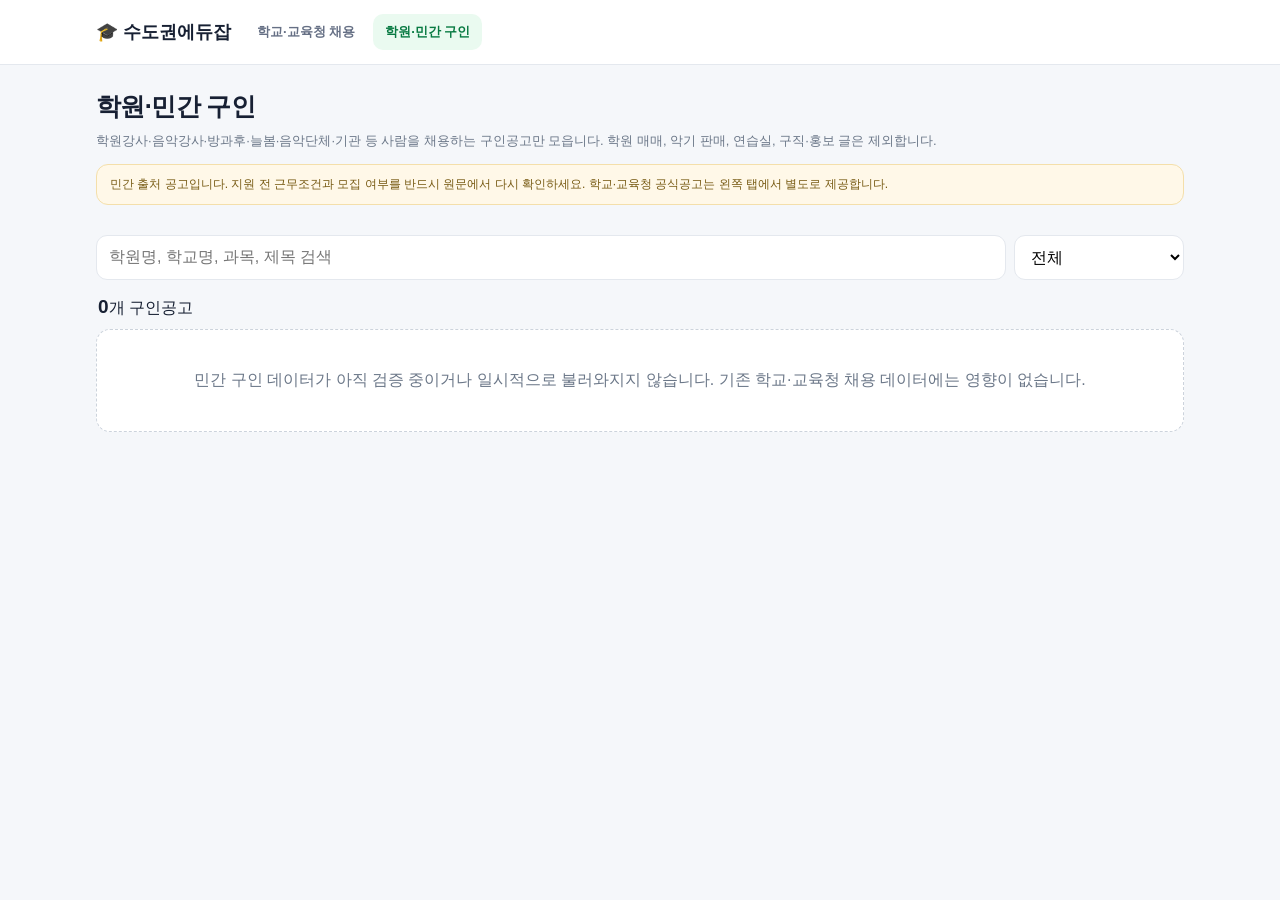
==== lessoninfo-jobs.html @ 935d91ee "Add separate private recruitment tab for Lessoninfo jobs" ====
<!doctype html>
<html lang="ko">
<head>
<meta charset="utf-8">
<meta name="viewport" content="width=device-width,initial-scale=1,viewport-fit=cover">
<title>학원·민간 구인 | 수도권에듀잡</title>
<meta name="description" content="레슨인포 등 민간 출처의 수도권 교육·예체능 구인공고를 모아 보는 수도권에듀잡 별도 탭">
<style>
:root{--green:#03c75a;--ink:#172033;--muted:#6b7788;--line:#e4e8ee;--bg:#f5f7fa;--card:#fff}*{box-sizing:border-box}body{margin:0;background:var(--bg);color:var(--ink);font-family:Pretendard,-apple-system,BlinkMacSystemFont,"Segoe UI","Noto Sans KR",sans-serif}a{text-decoration:none;color:inherit}.wrap{max-width:1120px;margin:auto;padding:0 16px}.head{background:#fff;border-bottom:1px solid var(--line);position:sticky;top:0;z-index:10}.headin{height:64px;display:flex;align-items:center;gap:14px}.brand{font-weight:900;font-size:18px}.tabs{display:flex;gap:6px}.tab{padding:9px 12px;border-radius:10px;font-size:13px;font-weight:800;color:#667085}.tab.on{background:#eafaf0;color:#087a42}.hero{padding:25px 0 14px}.hero h1{margin:0 0 8px;font-size:25px;letter-spacing:-.6px}.hero p{margin:0;color:var(--muted);font-size:13px;line-height:1.6}.notice{margin-top:12px;background:#fff8e8;border:1px solid #f4dfaa;padding:11px 13px;border-radius:12px;font-size:12px;color:#785b14}.search{display:flex;gap:8px;margin:16px 0}.search input,.search select{border:1px solid var(--line);background:#fff;border-radius:11px;padding:12px;font:inherit}.search input{flex:1;min-width:0}.search select{width:170px}.bar{display:flex;justify-content:space-between;align-items:center;margin:10px 2px}.bar strong{font-size:19px}.list{display:grid;gap:10px;padding-bottom:50px}.job{display:block;background:var(--card);border:1px solid var(--line);border-radius:15px;padding:16px;box-shadow:0 2px 8px rgba(20,30,50,.03)}.badges{display:flex;gap:6px;flex-wrap:wrap;margin-bottom:8px}.badge{font-size:10px;padding:5px 7px;border-radius:7px;background:#f0f3f6;color:#596574;font-weight:800}.badge.private{background:#fff1dd;color:#9a5a00}.badge.metro{background:#eafaf0;color:#087a42}.job h2{font-size:16px;line-height:1.45;margin:0 0 7px}.meta{font-size:11px;color:var(--muted);display:flex;gap:12px;flex-wrap:wrap}.more{width:100%;padding:13px;border:1px solid var(--line);background:#fff;border-radius:12px;font-weight:800;cursor:pointer}.empty{padding:40px;text-align:center;background:#fff;border:1px dashed #ccd3dc;border-radius:14px;color:var(--muted)}.status{font-size:11px;color:#8490a0;margin:6px 0 15px}@media(max-width:650px){.headin{height:auto;padding:10px 0;align-items:flex-start;flex-direction:column}.tabs{width:100%}.tab{flex:1;text-align:center}.hero{padding-top:18px}.hero h1{font-size:21px}.search{flex-direction:column}.search select{width:100%}}
</style>
</head>
<body>
<header class="head"><div class="wrap headin"><a class="brand" href="./">🎓 수도권에듀잡</a><nav class="tabs"><a class="tab" href="./">학교·교육청 채용</a><a class="tab on" href="lessoninfo-jobs.html">학원·민간 구인</a></nav></div></header>
<main class="wrap"><section class="hero"><h1>학원·민간 구인</h1><p>학원강사·음악강사·방과후·늘봄·음악단체·기관 등 사람을 채용하는 구인공고만 모읍니다. 학원 매매, 악기 판매, 연습실, 구직·홍보 글은 제외합니다.</p><div class="notice">민간 출처 공고입니다. 지원 전 근무조건과 모집 여부를 반드시 원문에서 다시 확인하세요. 학교·교육청 공식공고는 왼쪽 탭에서 별도로 제공합니다.</div></section>
<div class="search"><input id="q" type="search" placeholder="학원명, 학교명, 과목, 제목 검색"><select id="scope"><option value="all">전체</option><option value="metro">서울·경기 확인</option><option value="review">지역 확인 필요</option></select></div>
<div class="bar"><div><strong id="count">0</strong>개 구인공고</div><span id="updated" class="status"></span></div><div id="list" class="list"></div></main>
<script>
const $=s=>document.querySelector(s);let jobs=[],limit=80,timer=0;const esc=s=>String(s??'').replace(/[&<>"']/g,c=>({'&':'&amp;','<':'&lt;','>':'&gt;','"':'&quot;',"'":'&#39;'}[c]));
function filtered(){const q=$('#q').value.trim().toLowerCase(),scope=$('#scope').value;return jobs.filter(j=>{if(scope==='metro'&&!j.metroConfirmed)return false;if(scope==='review'&&!j.needsLocationReview)return false;if(!q)return true;return [j.title,j.source,j.registered].join(' ').toLowerCase().includes(q)})}
function card(j){return `<a class="job" href="${esc(j.originalUrl||j.url)}" target="_blank" rel="noopener"><div class="badges"><span class="badge private">민간출처 · 레슨인포</span>${j.metroConfirmed?'<span class="badge metro">서울·경기 확인</span>':'<span class="badge">지역 확인 필요</span>'}</div><h2>${esc(j.title||'구인공고')}</h2><div class="meta"><span>등록 ${esc(j.registered||'원문 확인')}</span><span>ID ${esc(j.sourceIdentity||'')}</span><span>원문 바로가기 ↗</span></div></a>`}
function render(reset=true){if(reset)limit=80;const a=filtered();$('#count').textContent=a.length.toLocaleString();if(!a.length){$('#list').innerHTML='<div class="empty">조건에 맞는 구인공고가 없습니다.</div>';return}const shown=a.slice(0,limit);$('#list').innerHTML=shown.map(card).join('')+(a.length>shown.length?`<button class="more" id="more">공고 더 보기 (${shown.length.toLocaleString()} / ${a.length.toLocaleString()})</button>`:'');$('#more')?.addEventListener('click',()=>{limit+=80;render(false)})}
async function load(){try{const r=await fetch('lessoninfo_jobs.json',{cache:'no-cache'});if(!r.ok)throw 0;const d=await r.json();jobs=Array.isArray(d)?d:(d.jobs||[]);$('#updated').textContent=d.updatedAt?`최근 갱신 ${d.updatedAt}`:'';render()}catch(e){$('#list').innerHTML='<div class="empty">민간 구인 데이터가 아직 검증 중이거나 일시적으로 불러와지지 않습니다. 기존 학교·교육청 채용 데이터에는 영향이 없습니다.</div>'}}
$('#q').addEventListener('input',()=>{clearTimeout(timer);timer=setTimeout(()=>render(),180)});$('#scope').addEventListener('change',()=>render());load();
</script>
</body></html>
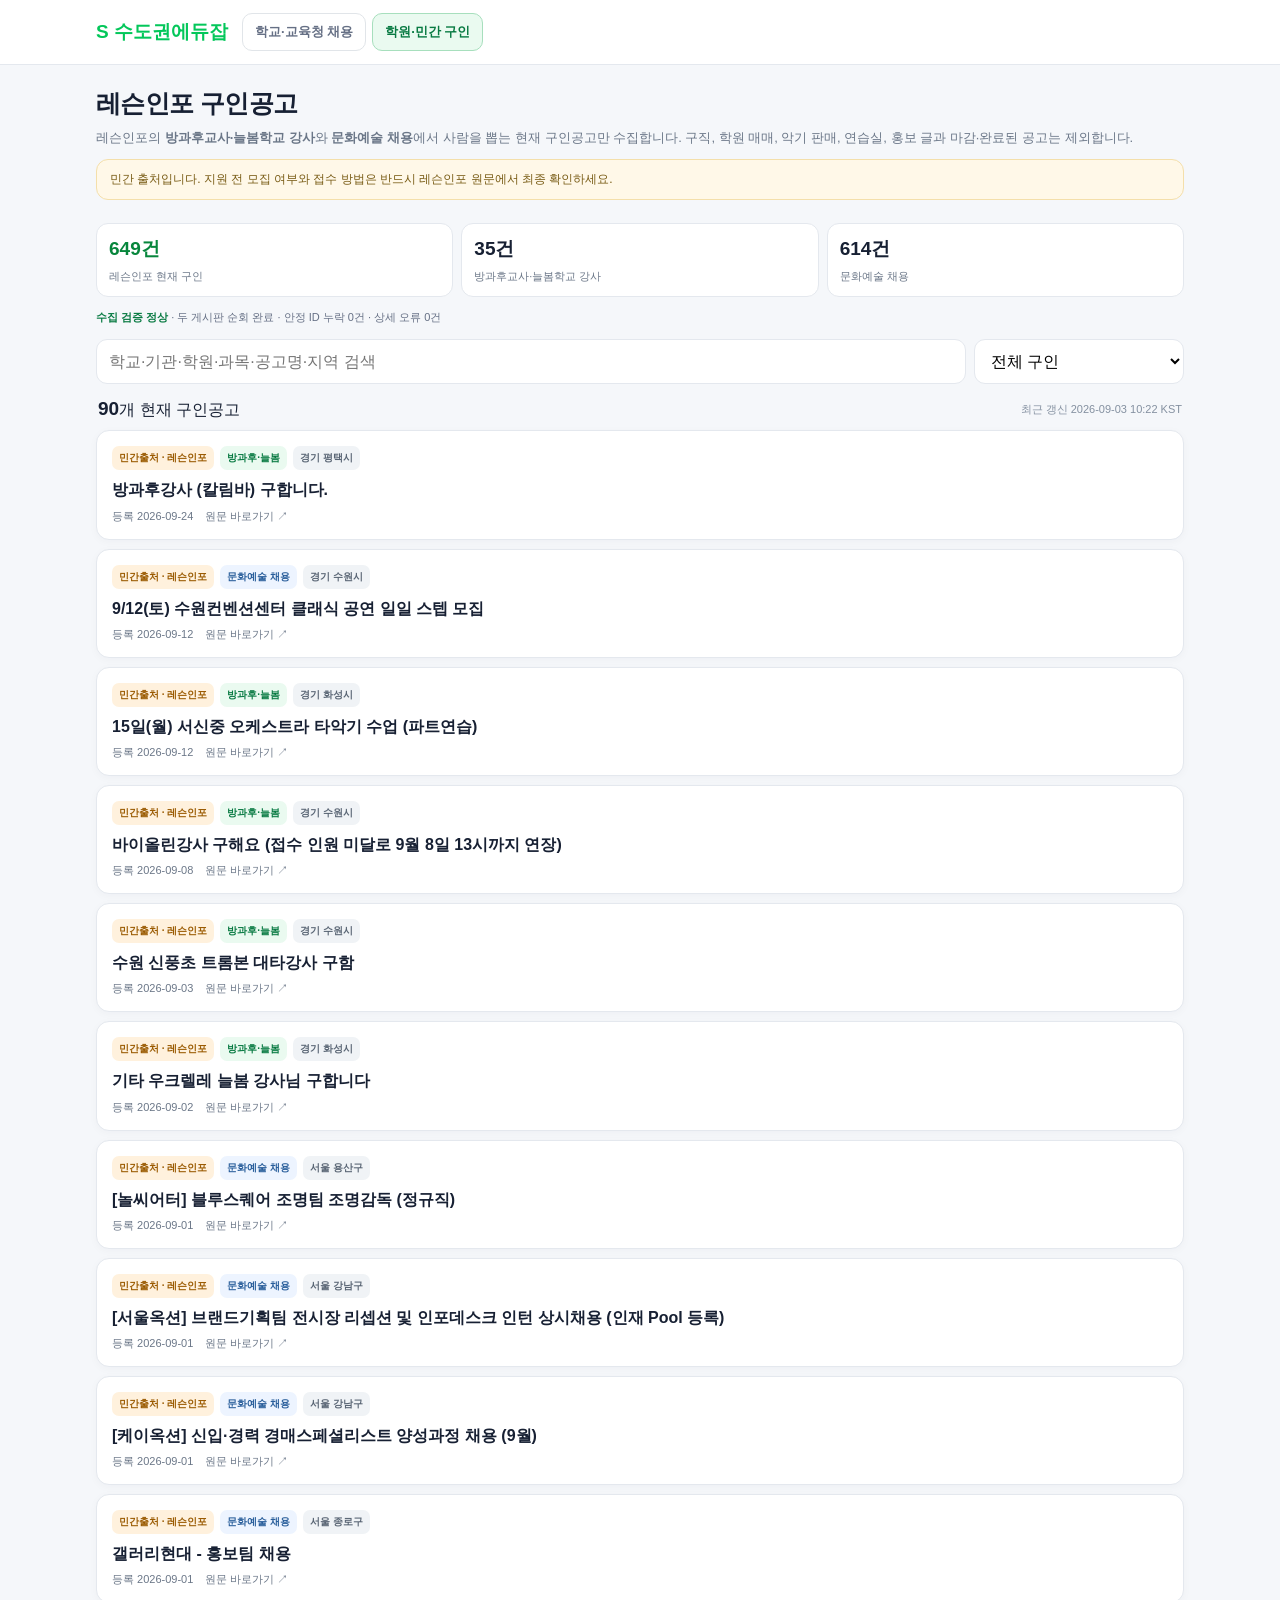
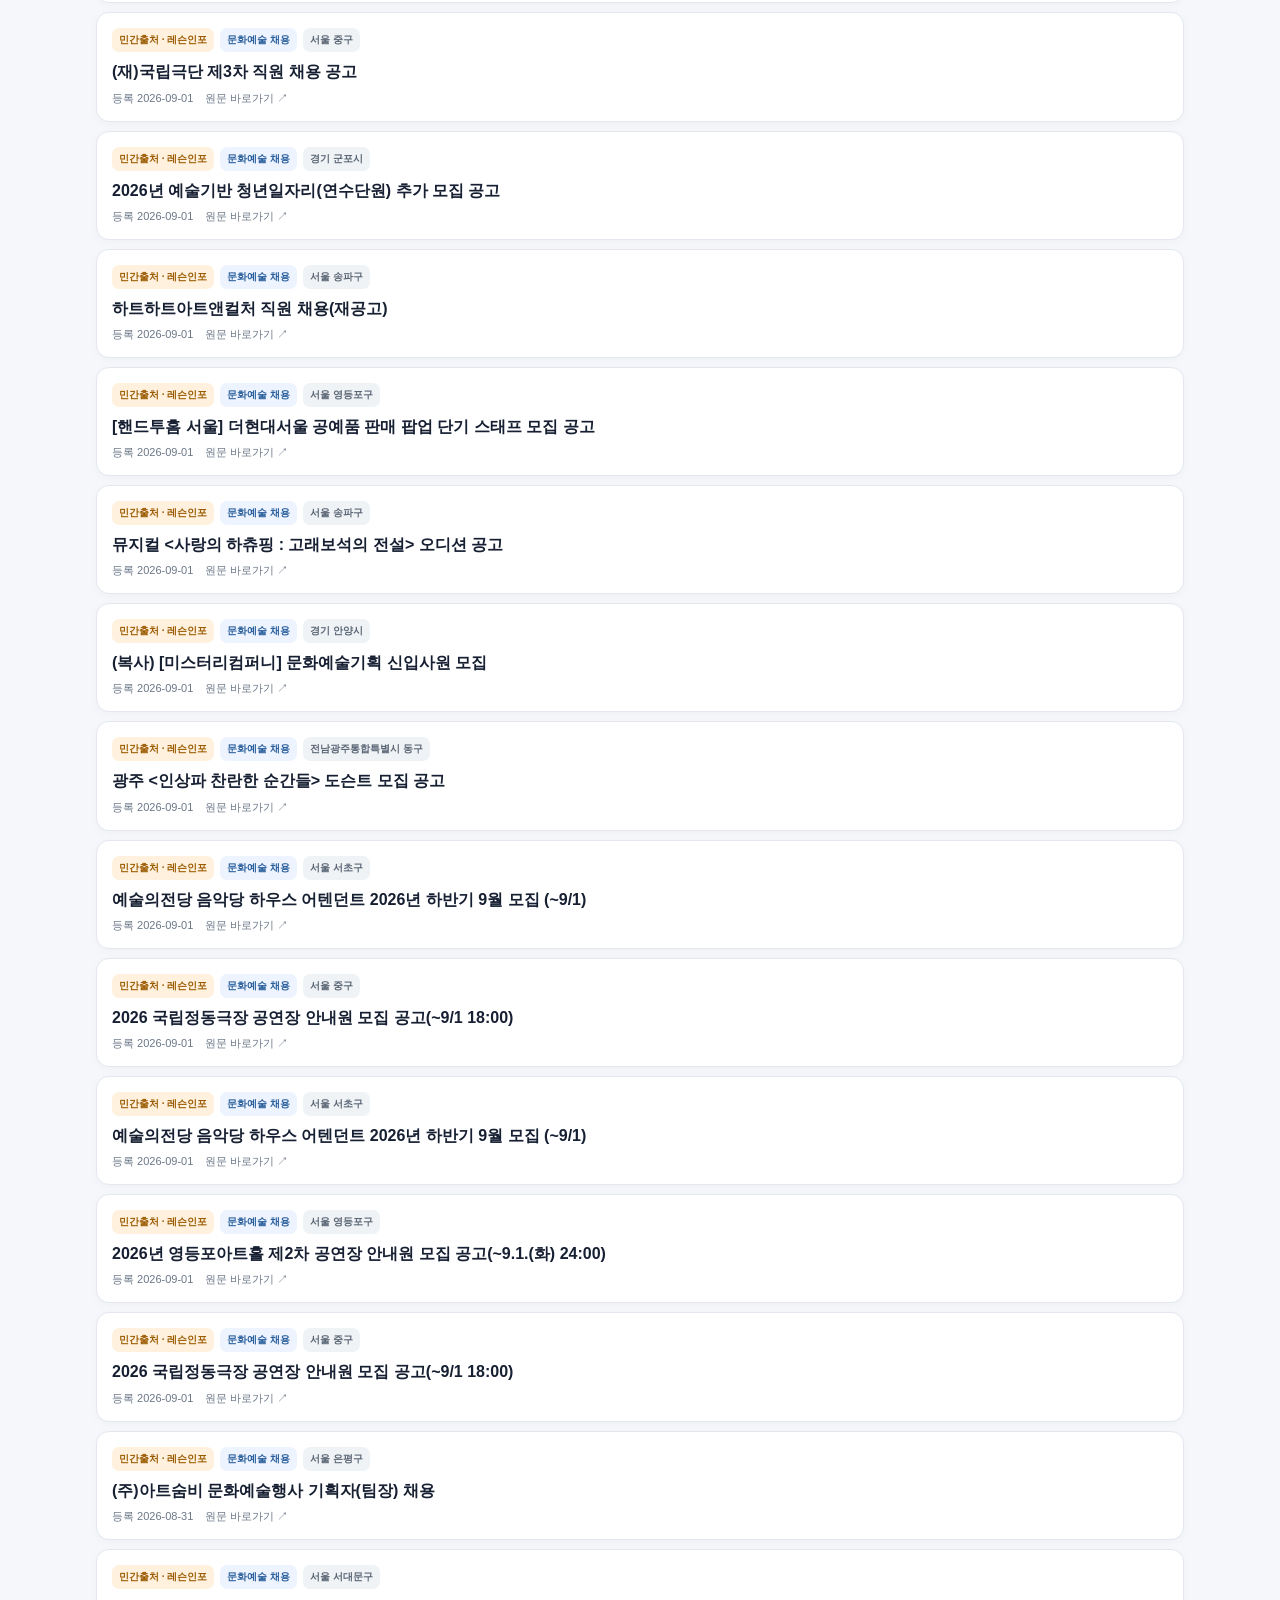
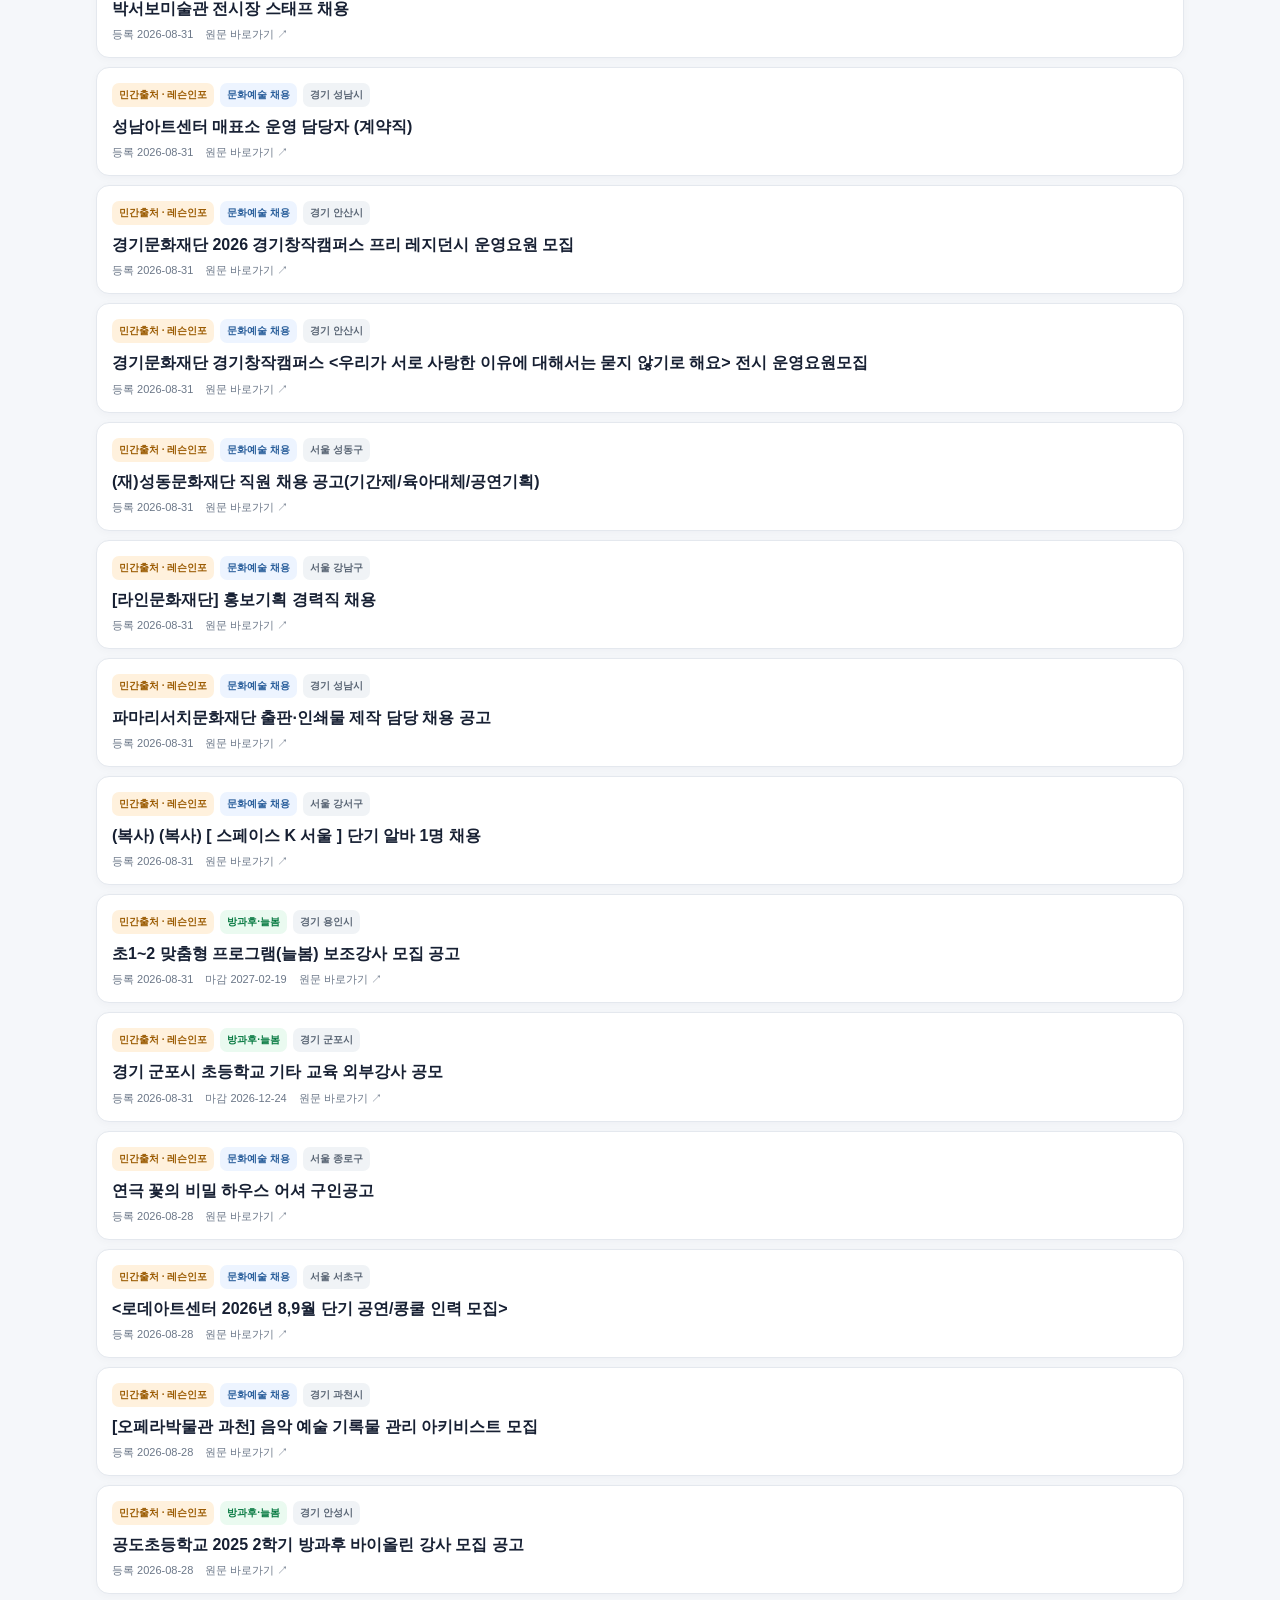
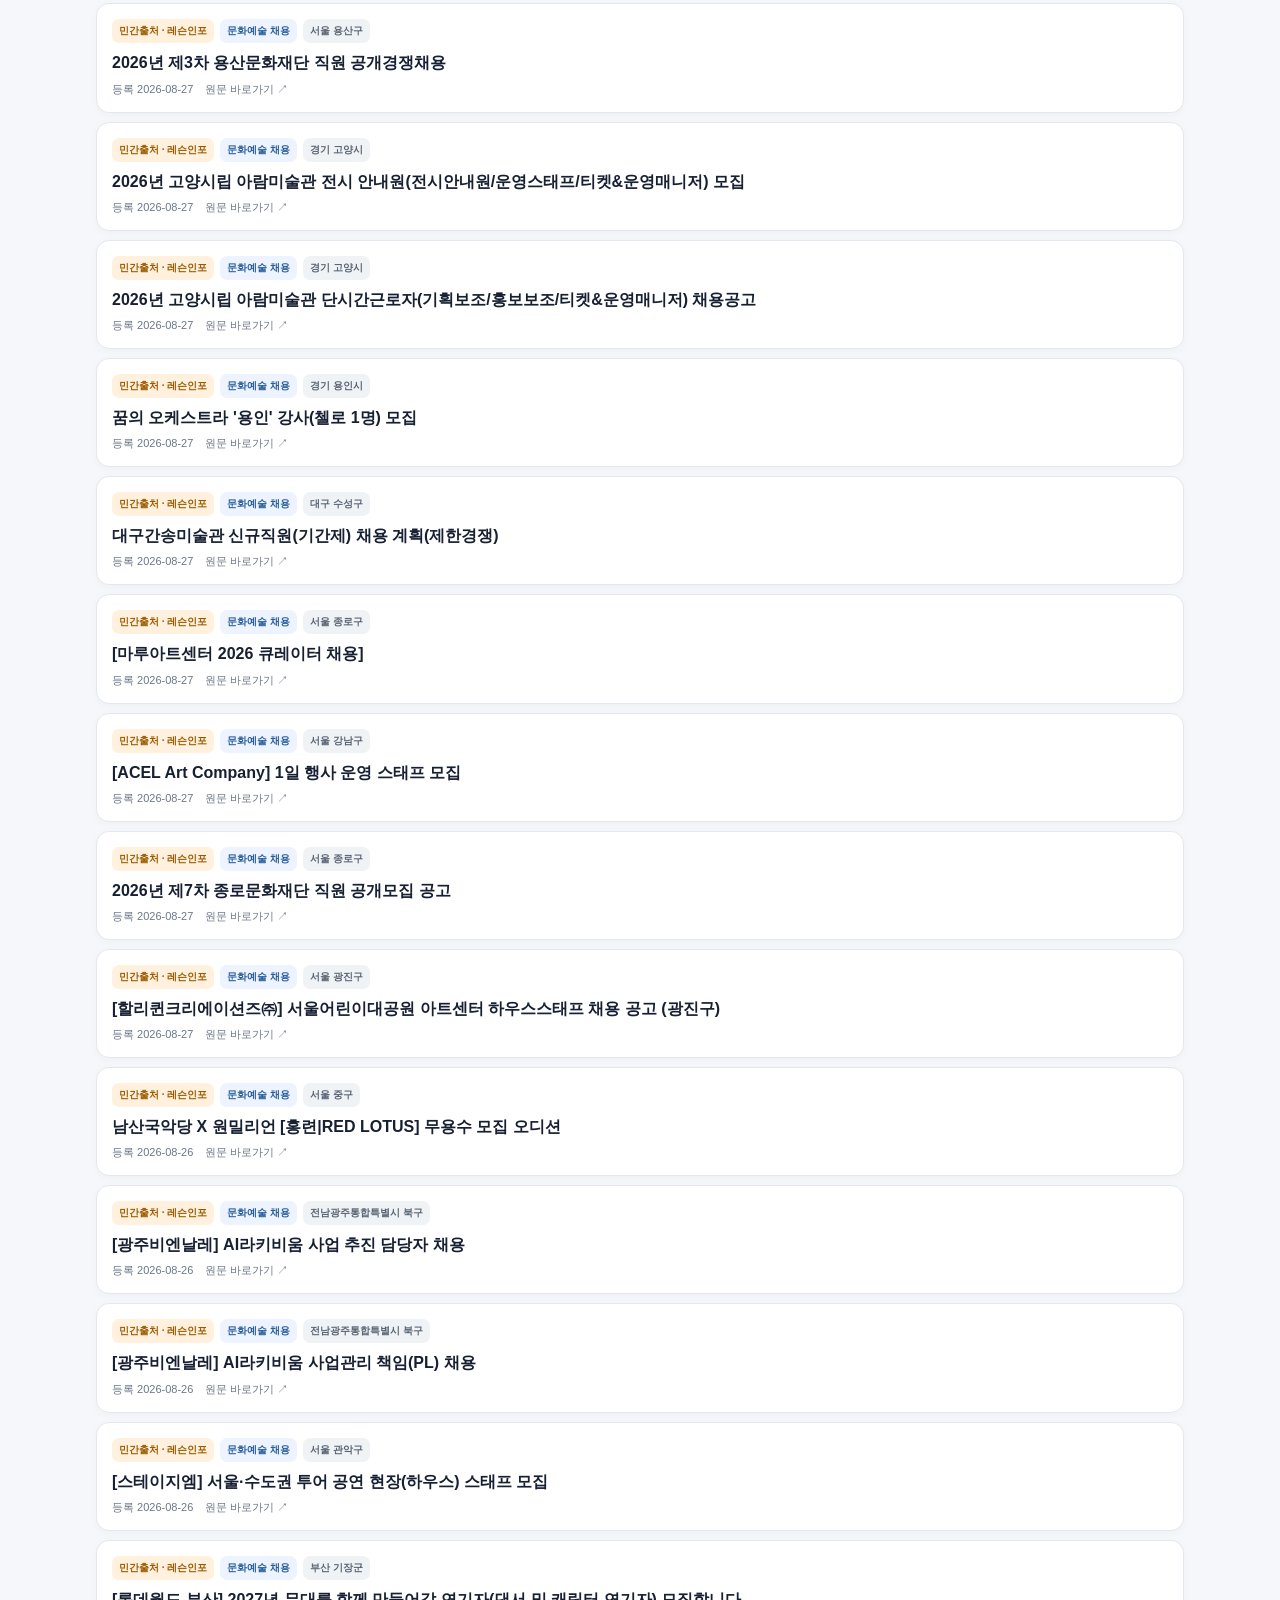
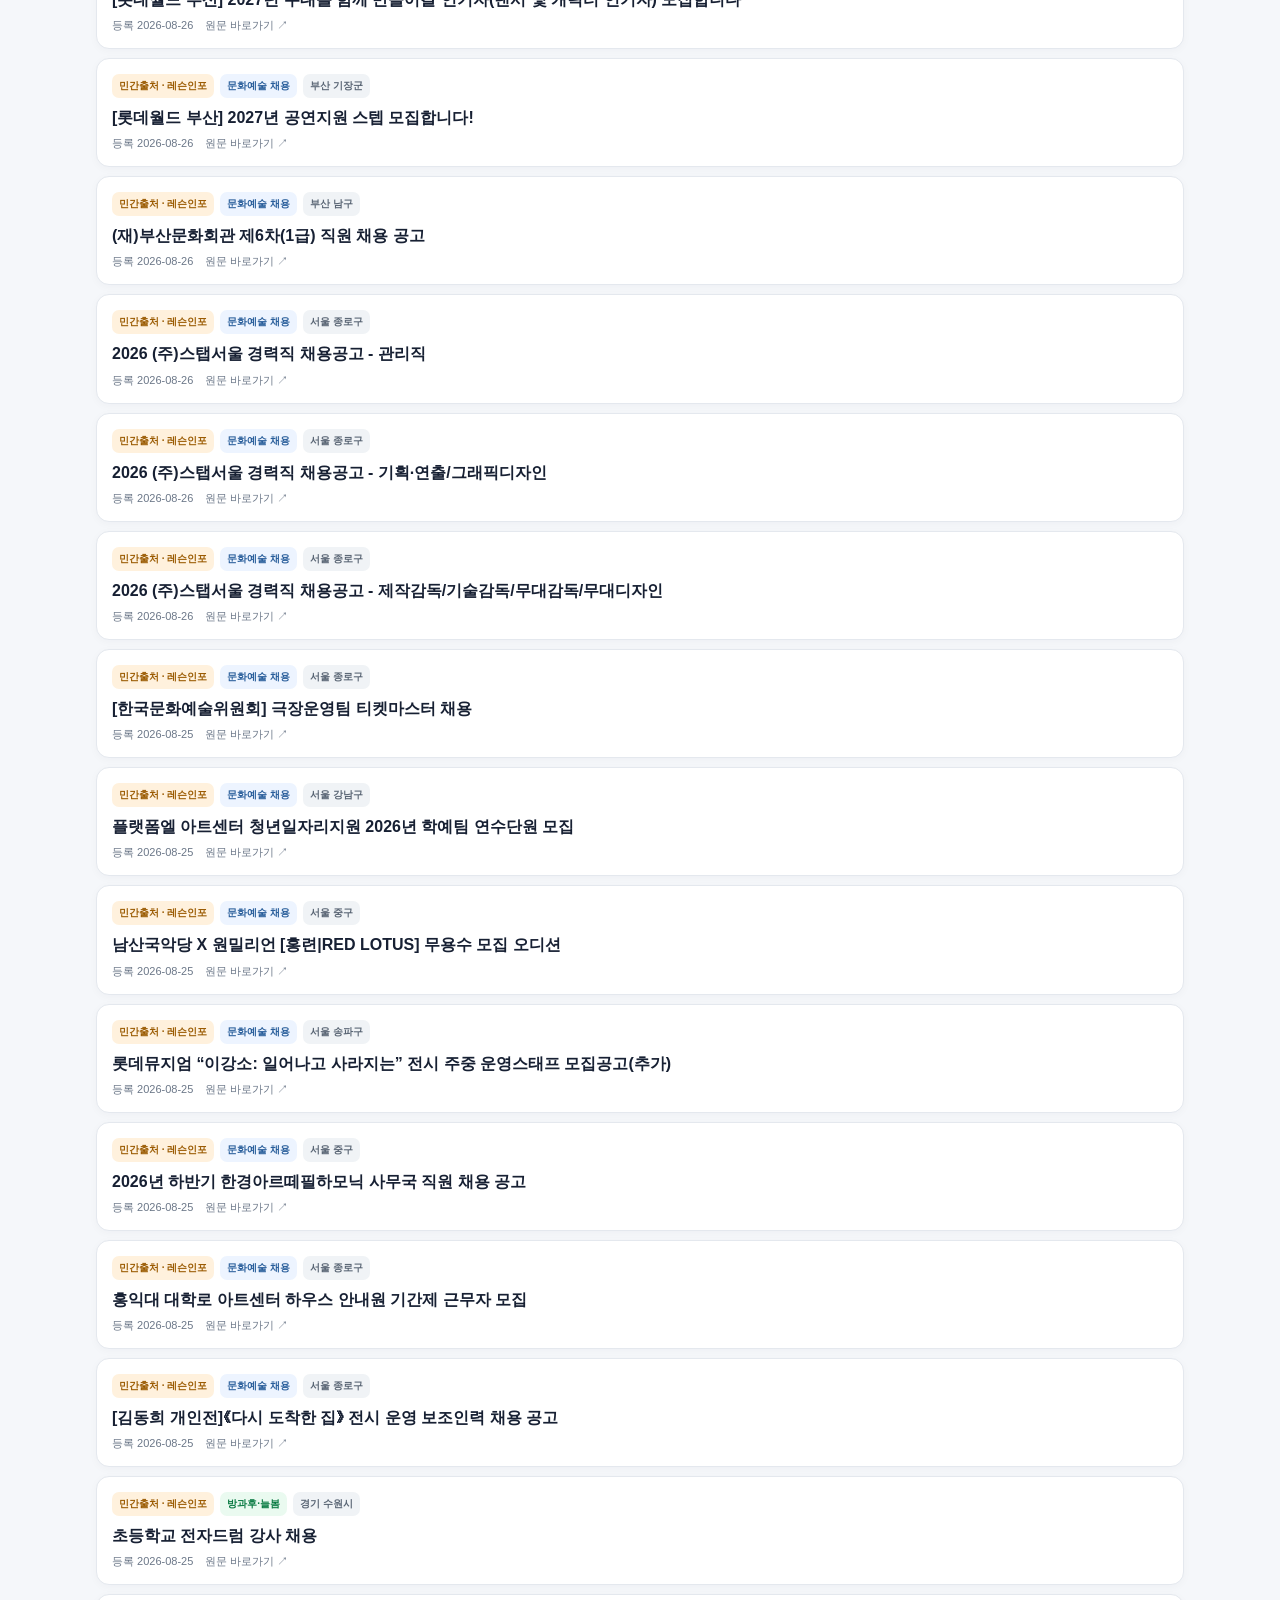
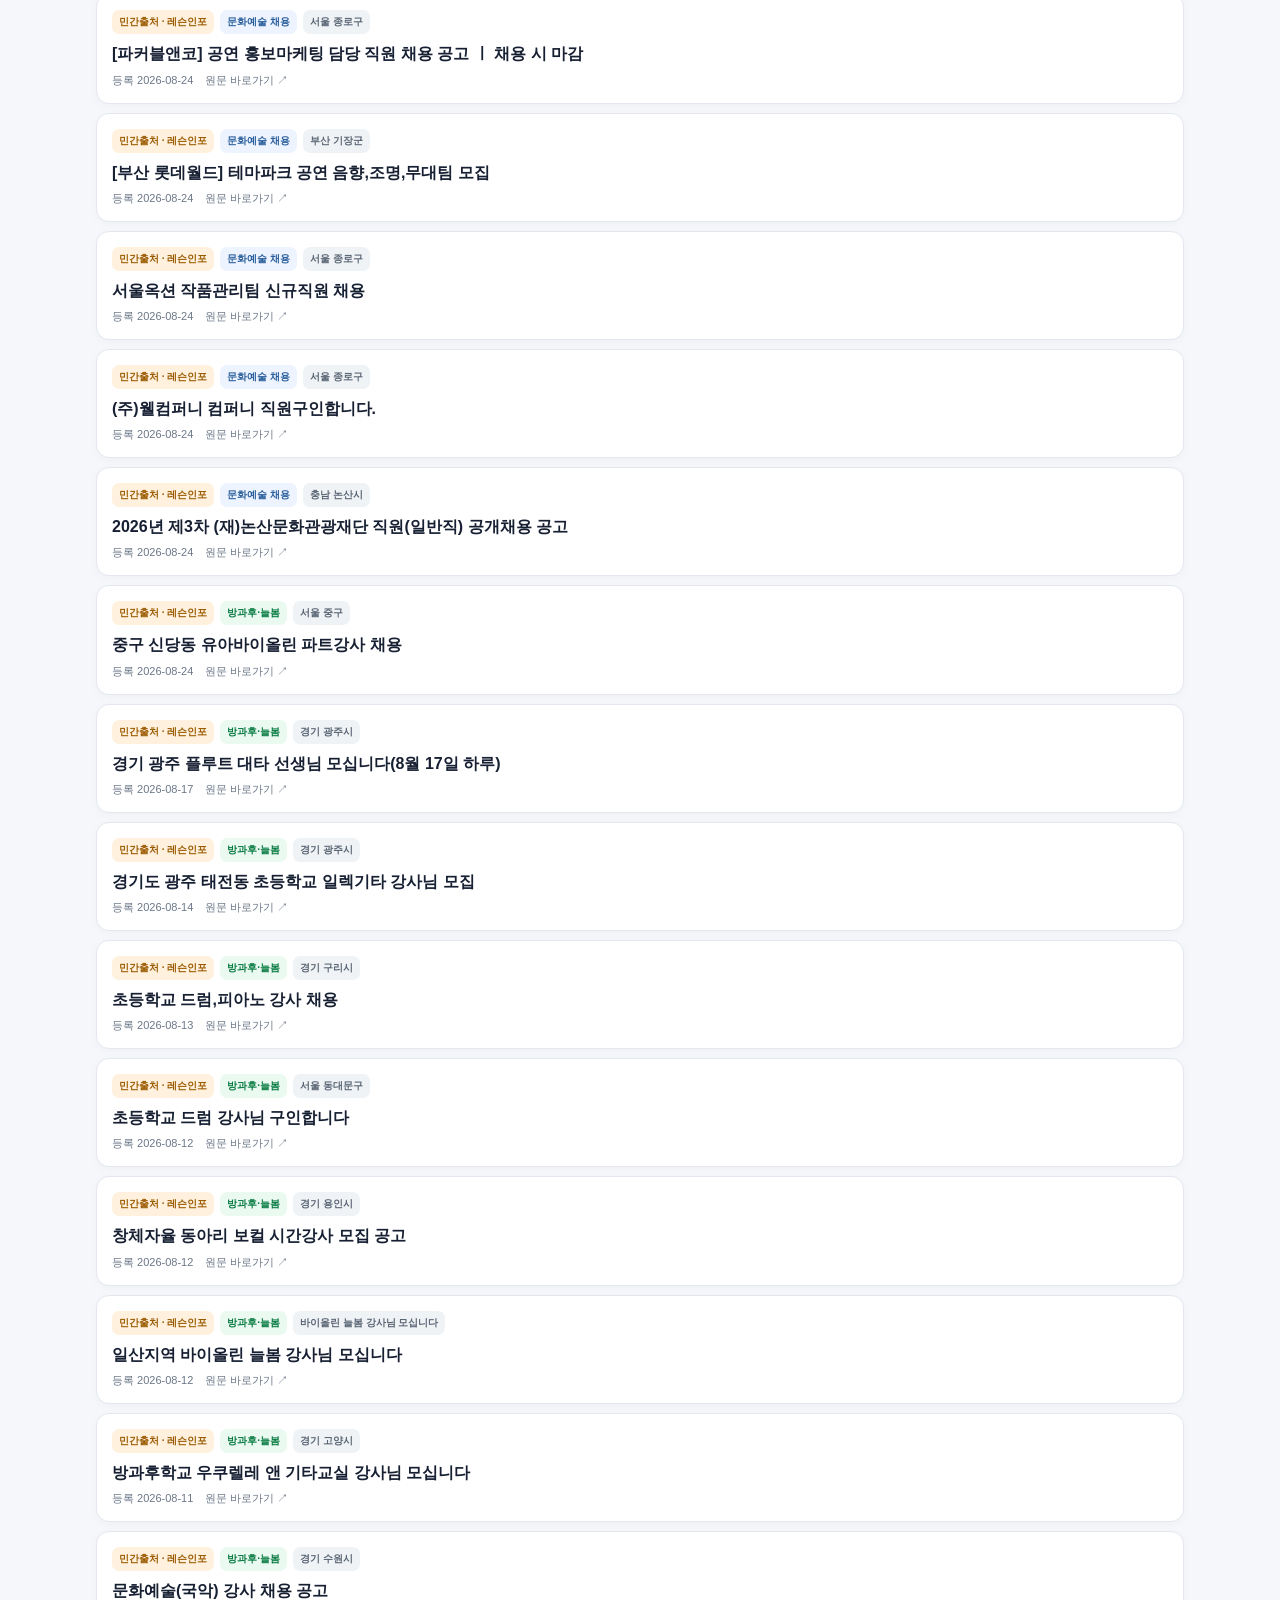
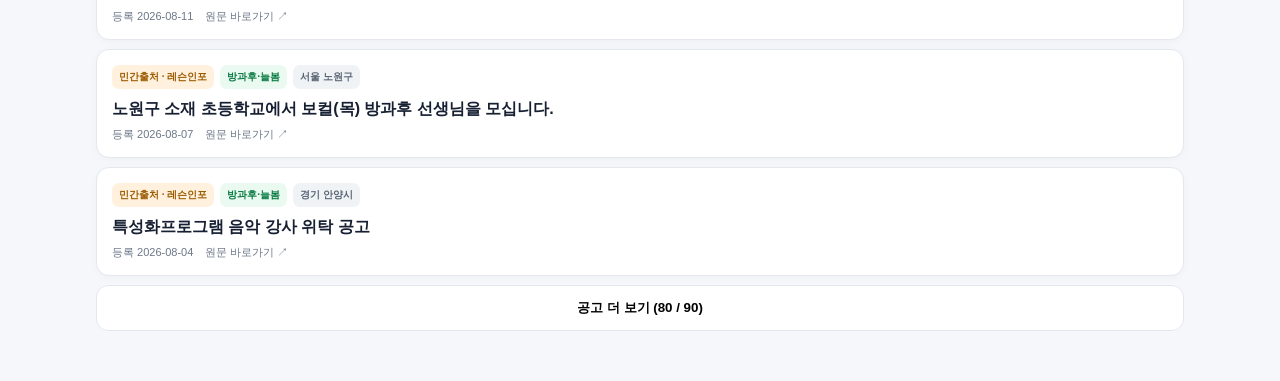
==== commit a8b38fb3: "Show Lessoninfo recruitment feed and source evidence" ====
--- a/lessoninfo-jobs.html
+++ b/lessoninfo-jobs.html
@@ -3,23 +3,30 @@
 <head>
 <meta charset="utf-8">
 <meta name="viewport" content="width=device-width,initial-scale=1,viewport-fit=cover">
-<title>학원·민간 구인 | 수도권에듀잡</title>
-<meta name="description" content="레슨인포 등 민간 출처의 수도권 교육·예체능 구인공고를 모아 보는 수도권에듀잡 별도 탭">
+<title>레슨인포 구인 | 수도권에듀잡</title>
+<meta name="description" content="레슨인포의 방과후교사·늘봄학교 강사와 문화예술 채용 중 현재 구인공고만 모아 보는 수도권에듀잡 민간 구인 화면">
 <style>
-:root{--green:#03c75a;--ink:#172033;--muted:#6b7788;--line:#e4e8ee;--bg:#f5f7fa;--card:#fff}*{box-sizing:border-box}body{margin:0;background:var(--bg);color:var(--ink);font-family:Pretendard,-apple-system,BlinkMacSystemFont,"Segoe UI","Noto Sans KR",sans-serif}a{text-decoration:none;color:inherit}.wrap{max-width:1120px;margin:auto;padding:0 16px}.head{background:#fff;border-bottom:1px solid var(--line);position:sticky;top:0;z-index:10}.headin{height:64px;display:flex;align-items:center;gap:14px}.brand{font-weight:900;font-size:18px}.tabs{display:flex;gap:6px}.tab{padding:9px 12px;border-radius:10px;font-size:13px;font-weight:800;color:#667085}.tab.on{background:#eafaf0;color:#087a42}.hero{padding:25px 0 14px}.hero h1{margin:0 0 8px;font-size:25px;letter-spacing:-.6px}.hero p{margin:0;color:var(--muted);font-size:13px;line-height:1.6}.notice{margin-top:12px;background:#fff8e8;border:1px solid #f4dfaa;padding:11px 13px;border-radius:12px;font-size:12px;color:#785b14}.search{display:flex;gap:8px;margin:16px 0}.search input,.search select{border:1px solid var(--line);background:#fff;border-radius:11px;padding:12px;font:inherit}.search input{flex:1;min-width:0}.search select{width:170px}.bar{display:flex;justify-content:space-between;align-items:center;margin:10px 2px}.bar strong{font-size:19px}.list{display:grid;gap:10px;padding-bottom:50px}.job{display:block;background:var(--card);border:1px solid var(--line);border-radius:15px;padding:16px;box-shadow:0 2px 8px rgba(20,30,50,.03)}.badges{display:flex;gap:6px;flex-wrap:wrap;margin-bottom:8px}.badge{font-size:10px;padding:5px 7px;border-radius:7px;background:#f0f3f6;color:#596574;font-weight:800}.badge.private{background:#fff1dd;color:#9a5a00}.badge.metro{background:#eafaf0;color:#087a42}.job h2{font-size:16px;line-height:1.45;margin:0 0 7px}.meta{font-size:11px;color:var(--muted);display:flex;gap:12px;flex-wrap:wrap}.more{width:100%;padding:13px;border:1px solid var(--line);background:#fff;border-radius:12px;font-weight:800;cursor:pointer}.empty{padding:40px;text-align:center;background:#fff;border:1px dashed #ccd3dc;border-radius:14px;color:var(--muted)}.status{font-size:11px;color:#8490a0;margin:6px 0 15px}@media(max-width:650px){.headin{height:auto;padding:10px 0;align-items:flex-start;flex-direction:column}.tabs{width:100%}.tab{flex:1;text-align:center}.hero{padding-top:18px}.hero h1{font-size:21px}.search{flex-direction:column}.search select{width:100%}}
+:root{--green:#03c75a;--ink:#172033;--muted:#6b7788;--line:#e4e8ee;--bg:#f5f7fa;--card:#fff;--warn:#9a5a00}*{box-sizing:border-box}body{margin:0;background:var(--bg);color:var(--ink);font-family:Pretendard,-apple-system,BlinkMacSystemFont,"Segoe UI","Noto Sans KR",sans-serif}a{text-decoration:none;color:inherit}.wrap{max-width:1120px;margin:auto;padding:0 16px}.head{background:#fff;border-bottom:1px solid var(--line);position:sticky;top:0;z-index:10}.headin{min-height:64px;display:flex;align-items:center;gap:14px}.brand{font-weight:900;font-size:19px;color:var(--green)}.tabs{display:flex;gap:6px}.tab{padding:9px 12px;border:1px solid #e1e5e9;border-radius:10px;font-size:13px;font-weight:800;color:#667085;background:#fff}.tab.on{background:#eafaf0;color:#087a42;border-color:#a7dfbd}.hero{padding:22px 0 10px}.hero h1{margin:0 0 7px;font-size:25px;letter-spacing:-.6px}.hero p{margin:0;color:var(--muted);font-size:13px;line-height:1.65}.notice{margin-top:11px;background:#fff8e8;border:1px solid #f4dfaa;padding:11px 13px;border-radius:12px;font-size:12px;color:#785b14}.sourcecards{display:grid;grid-template-columns:repeat(3,minmax(0,1fr));gap:8px;margin:13px 0}.sourcecard{background:#fff;border:1px solid var(--line);border-radius:12px;padding:12px}.sourcecard b{display:block;font-size:19px;margin-bottom:4px}.sourcecard span{font-size:11px;color:var(--muted)}.sourcecard.ok b{color:#07863c}.search{display:flex;gap:8px;margin:14px 0}.search input,.search select{border:1px solid var(--line);background:#fff;border-radius:11px;padding:12px;font:inherit}.search input{flex:1;min-width:0}.search select{width:210px}.bar{display:flex;justify-content:space-between;align-items:center;gap:10px;margin:9px 2px}.bar strong{font-size:19px}.status{font-size:11px;color:#8490a0;text-align:right}.list{display:grid;gap:9px;padding-bottom:50px}.job{display:block;background:var(--card);border:1px solid var(--line);border-radius:13px;padding:15px;box-shadow:0 2px 8px rgba(20,30,50,.03)}.job:hover{border-color:#b8dfc7}.badges{display:flex;gap:6px;flex-wrap:wrap;margin-bottom:8px}.badge{font-size:10px;padding:5px 7px;border-radius:7px;background:#f0f3f6;color:#596574;font-weight:800}.badge.private{background:#fff1dd;color:var(--warn)}.badge.after{background:#eafaf0;color:#087a42}.badge.culture{background:#edf4ff;color:#295e9b}.job h2{font-size:16px;line-height:1.45;margin:0 0 7px}.meta{font-size:11px;color:var(--muted);display:flex;gap:12px;flex-wrap:wrap}.more{width:100%;padding:13px;border:1px solid var(--line);background:#fff;border-radius:12px;font-weight:800;cursor:pointer}.empty{padding:40px;text-align:center;background:#fff;border:1px dashed #ccd3dc;border-radius:14px;color:var(--muted)}.verify{margin:0 0 13px;font-size:11px;color:#667085}.verify strong{color:#087a42}@media(max-width:650px){.headin{height:auto;padding:10px 0;align-items:flex-start;flex-direction:column}.tabs{width:100%}.tab{flex:1;text-align:center}.hero{padding-top:17px}.hero h1{font-size:21px}.sourcecards{grid-template-columns:1fr}.search{flex-direction:column}.search select{width:100%}.bar{align-items:flex-start;flex-direction:column}.status{text-align:left}}
 </style>
 </head>
 <body>
-<header class="head"><div class="wrap headin"><a class="brand" href="./">🎓 수도권에듀잡</a><nav class="tabs"><a class="tab" href="./">학교·교육청 채용</a><a class="tab on" href="lessoninfo-jobs.html">학원·민간 구인</a></nav></div></header>
-<main class="wrap"><section class="hero"><h1>학원·민간 구인</h1><p>학원강사·음악강사·방과후·늘봄·음악단체·기관 등 사람을 채용하는 구인공고만 모읍니다. 학원 매매, 악기 판매, 연습실, 구직·홍보 글은 제외합니다.</p><div class="notice">민간 출처 공고입니다. 지원 전 근무조건과 모집 여부를 반드시 원문에서 다시 확인하세요. 학교·교육청 공식공고는 왼쪽 탭에서 별도로 제공합니다.</div></section>
-<div class="search"><input id="q" type="search" placeholder="학원명, 학교명, 과목, 제목 검색"><select id="scope"><option value="all">전체</option><option value="metro">서울·경기 확인</option><option value="review">지역 확인 필요</option></select></div>
-<div class="bar"><div><strong id="count">0</strong>개 구인공고</div><span id="updated" class="status"></span></div><div id="list" class="list"></div></main>
+<header class="head"><div class="wrap headin"><a class="brand" href="./">S 수도권에듀잡</a><nav class="tabs"><a class="tab" href="./">학교·교육청 채용</a><a class="tab on" href="lessoninfo-jobs.html">학원·민간 구인</a></nav></div></header>
+<main class="wrap">
+<section class="hero"><h1>레슨인포 구인공고</h1><p>레슨인포의 <b>방과후교사·늘봄학교 강사</b>와 <b>문화예술 채용</b>에서 사람을 뽑는 현재 구인공고만 수집합니다. 구직, 학원 매매, 악기 판매, 연습실, 홍보 글과 마감·완료된 공고는 제외합니다.</p><div class="notice">민간 출처입니다. 지원 전 모집 여부와 접수 방법은 반드시 레슨인포 원문에서 최종 확인하세요.</div></section>
+<div class="sourcecards"><div class="sourcecard ok"><b id="totalSource">-</b><span>레슨인포 현재 구인</span></div><div class="sourcecard"><b id="afterSource">-</b><span>방과후교사·늘봄학교 강사</span></div><div class="sourcecard"><b id="cultureSource">-</b><span>문화예술 채용</span></div></div>
+<div id="verify" class="verify">레슨인포 수집 검증 정보를 불러오는 중입니다.</div>
+<div class="search"><input id="q" type="search" placeholder="학교·기관·학원·과목·공고명·지역 검색"><select id="scope"><option value="all">전체 구인</option><option value="afterschool-nulbom">방과후·늘봄</option><option value="culture-arts">문화예술 채용</option></select></div>
+<div class="bar"><div><strong id="count">0</strong>개 현재 구인공고</div><span id="updated" class="status"></span></div><div id="list" class="list"></div>
+</main>
 <script>
 const $=s=>document.querySelector(s);let jobs=[],limit=80,timer=0;const esc=s=>String(s??'').replace(/[&<>"']/g,c=>({'&':'&amp;','<':'&lt;','>':'&gt;','"':'&quot;',"'":'&#39;'}[c]));
-function filtered(){const q=$('#q').value.trim().toLowerCase(),scope=$('#scope').value;return jobs.filter(j=>{if(scope==='metro'&&!j.metroConfirmed)return false;if(scope==='review'&&!j.needsLocationReview)return false;if(!q)return true;return [j.title,j.source,j.registered].join(' ').toLowerCase().includes(q)})}
-function card(j){return `<a class="job" href="${esc(j.originalUrl||j.url)}" target="_blank" rel="noopener"><div class="badges"><span class="badge private">민간출처 · 레슨인포</span>${j.metroConfirmed?'<span class="badge metro">서울·경기 확인</span>':'<span class="badge">지역 확인 필요</span>'}</div><h2>${esc(j.title||'구인공고')}</h2><div class="meta"><span>등록 ${esc(j.registered||'원문 확인')}</span><span>ID ${esc(j.sourceIdentity||'')}</span><span>원문 바로가기 ↗</span></div></a>`}
-function render(reset=true){if(reset)limit=80;const a=filtered();$('#count').textContent=a.length.toLocaleString();if(!a.length){$('#list').innerHTML='<div class="empty">조건에 맞는 구인공고가 없습니다.</div>';return}const shown=a.slice(0,limit);$('#list').innerHTML=shown.map(card).join('')+(a.length>shown.length?`<button class="more" id="more">공고 더 보기 (${shown.length.toLocaleString()} / ${a.length.toLocaleString()})</button>`:'');$('#more')?.addEventListener('click',()=>{limit+=80;render(false)})}
-async function load(){try{const r=await fetch('lessoninfo_jobs.json',{cache:'no-cache'});if(!r.ok)throw 0;const d=await r.json();jobs=Array.isArray(d)?d:(d.jobs||[]);$('#updated').textContent=d.updatedAt?`최근 갱신 ${d.updatedAt}`:'';render()}catch(e){$('#list').innerHTML='<div class="empty">민간 구인 데이터가 아직 검증 중이거나 일시적으로 불러와지지 않습니다. 기존 학교·교육청 채용 데이터에는 영향이 없습니다.</div>'}}
+const today=()=>{const d=new Date();d.setHours(23,59,59,999);return d};
+function dateOf(s){const m=String(s||'').match(/(20\d{2})-(\d{2})-(\d{2})/);return m?new Date(+m[1],+m[2]-1,+m[3],23,59,59):null}
+function safeCurrent(j){const t=String(j.title||'').trim();if(!t)return false;if(/^문화예술\s*일자리(?:\s*[\d,]+건)?$/i.test(t))return false;const reg=dateOf(j.registered);if(reg&&reg>today())return false;const end=dateOf(j.applyEnd);if(end&&end<new Date(new Date().setHours(0,0,0,0)))return false;return true}
+function filtered(){const q=$('#q').value.trim().toLowerCase(),scope=$('#scope').value;return jobs.filter(j=>{if(!safeCurrent(j))return false;if(scope!=='all'&&j.sourceSurface!==scope)return false;if(!q)return true;return [j.title,j.source,j.registered,j.location,j.sourceSurfaceLabel].join(' ').toLowerCase().includes(q)})}
+function card(j){const kind=j.sourceSurface==='afterschool-nulbom'?'방과후·늘봄':'문화예술 채용';const cls=j.sourceSurface==='afterschool-nulbom'?'after':'culture';return `<a class="job" href="${esc(j.originalUrl||j.url)}" target="_blank" rel="noopener"><div class="badges"><span class="badge private">민간출처 · 레슨인포</span><span class="badge ${cls}">${kind}</span>${j.location?`<span class="badge">${esc(j.location)}</span>`:''}</div><h2>${esc(j.title||'구인공고')}</h2><div class="meta"><span>등록 ${esc(j.registered||'원문 확인')}</span>${j.applyEnd?`<span>마감 ${esc(j.applyEnd)}</span>`:''}<span>원문 바로가기 ↗</span></div></a>`}
+function render(reset=true){if(reset)limit=80;const a=filtered();$('#count').textContent=a.length.toLocaleString();if(!a.length){$('#list').innerHTML='<div class="empty">조건에 맞는 현재 구인공고가 없습니다.</div>';return}const shown=a.slice(0,limit);$('#list').innerHTML=shown.map(card).join('')+(a.length>shown.length?`<button class="more" id="more">공고 더 보기 (${shown.length.toLocaleString()} / ${a.length.toLocaleString()})</button>`:'');$('#more')?.addEventListener('click',()=>{limit+=80;render(false)})}
+async function load(){try{const [jr,rr]=await Promise.all([fetch('lessoninfo_jobs.json',{cache:'no-cache'}),fetch('lessoninfo_reconciliation_report.json',{cache:'no-cache'})]);if(!jr.ok)throw 0;const d=await jr.json();jobs=Array.isArray(d)?d:(d.jobs||[]);$('#updated').textContent=d.updatedAt?`최근 갱신 ${d.updatedAt}`:'';if(rr.ok){const r=await rr.json();const per=r.perSurfaceActive||{};$('#totalSource').textContent=Number(r.activeIdCount??r.publishedIdCount??jobs.length).toLocaleString()+'건';$('#afterSource').textContent=Number(per['afterschool-nulbom']||0).toLocaleString()+'건';$('#cultureSource').textContent=Number(per['culture-arts']||0).toLocaleString()+'건';const good=r.healthy===true&&r.traversalComplete===true&&Number(r.missingAfterCount||0)===0&&Number(r.detailErrorCount||0)===0;$('#verify').innerHTML=good?`<strong>수집 검증 정상</strong> · 두 게시판 순회 완료 · 안정 ID 누락 ${Number(r.missingAfterCount||0)}건 · 상세 오류 ${Number(r.detailErrorCount||0)}건`:'수집 결과를 재검증 중입니다. 직전 정상 데이터는 보존됩니다.'}else{$('#totalSource').textContent=jobs.length.toLocaleString()+'건'}render()}catch(e){$('#list').innerHTML='<div class="empty">레슨인포 구인 데이터를 불러오지 못했습니다. 자동 수집기가 재시도합니다.</div>';$('#verify').textContent='수집 상태 확인 실패'}}
 $('#q').addEventListener('input',()=>{clearTimeout(timer);timer=setTimeout(()=>render(),180)});$('#scope').addEventListener('change',()=>render());load();
 </script>
 </body></html>
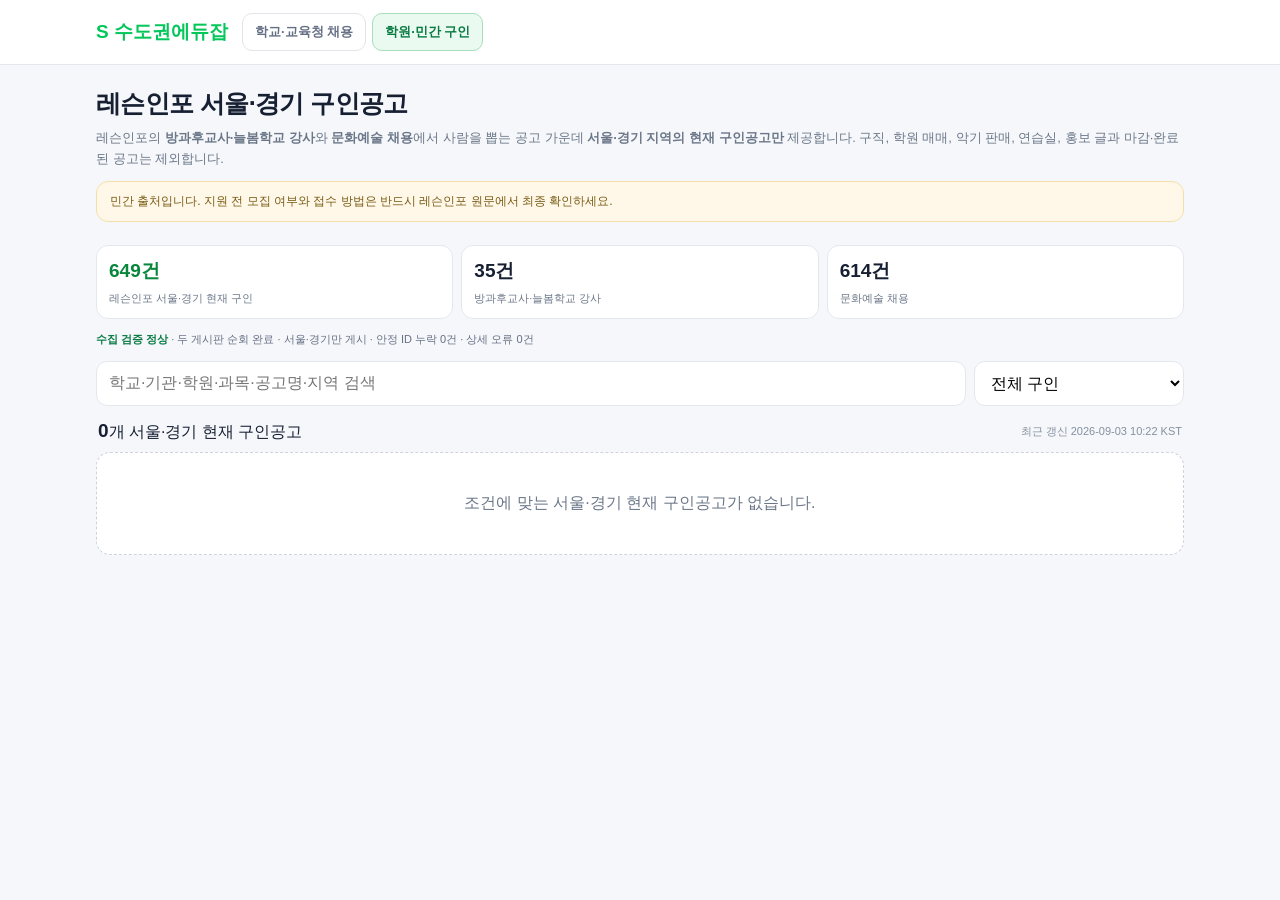
==== commit 5daf9f1b: "Label Lessoninfo feed as Seoul and Gyeonggi only" ====
--- a/lessoninfo-jobs.html
+++ b/lessoninfo-jobs.html
@@ -4,7 +4,7 @@
 <meta charset="utf-8">
 <meta name="viewport" content="width=device-width,initial-scale=1,viewport-fit=cover">
 <title>레슨인포 구인 | 수도권에듀잡</title>
-<meta name="description" content="레슨인포의 방과후교사·늘봄학교 강사와 문화예술 채용 중 현재 구인공고만 모아 보는 수도권에듀잡 민간 구인 화면">
+<meta name="description" content="레슨인포의 방과후교사·늘봄학교 강사와 문화예술 채용 중 서울·경기 현재 구인공고만 모아 보는 수도권에듀잡 민간 구인 화면">
 <style>
 :root{--green:#03c75a;--ink:#172033;--muted:#6b7788;--line:#e4e8ee;--bg:#f5f7fa;--card:#fff;--warn:#9a5a00}*{box-sizing:border-box}body{margin:0;background:var(--bg);color:var(--ink);font-family:Pretendard,-apple-system,BlinkMacSystemFont,"Segoe UI","Noto Sans KR",sans-serif}a{text-decoration:none;color:inherit}.wrap{max-width:1120px;margin:auto;padding:0 16px}.head{background:#fff;border-bottom:1px solid var(--line);position:sticky;top:0;z-index:10}.headin{min-height:64px;display:flex;align-items:center;gap:14px}.brand{font-weight:900;font-size:19px;color:var(--green)}.tabs{display:flex;gap:6px}.tab{padding:9px 12px;border:1px solid #e1e5e9;border-radius:10px;font-size:13px;font-weight:800;color:#667085;background:#fff}.tab.on{background:#eafaf0;color:#087a42;border-color:#a7dfbd}.hero{padding:22px 0 10px}.hero h1{margin:0 0 7px;font-size:25px;letter-spacing:-.6px}.hero p{margin:0;color:var(--muted);font-size:13px;line-height:1.65}.notice{margin-top:11px;background:#fff8e8;border:1px solid #f4dfaa;padding:11px 13px;border-radius:12px;font-size:12px;color:#785b14}.sourcecards{display:grid;grid-template-columns:repeat(3,minmax(0,1fr));gap:8px;margin:13px 0}.sourcecard{background:#fff;border:1px solid var(--line);border-radius:12px;padding:12px}.sourcecard b{display:block;font-size:19px;margin-bottom:4px}.sourcecard span{font-size:11px;color:var(--muted)}.sourcecard.ok b{color:#07863c}.search{display:flex;gap:8px;margin:14px 0}.search input,.search select{border:1px solid var(--line);background:#fff;border-radius:11px;padding:12px;font:inherit}.search input{flex:1;min-width:0}.search select{width:210px}.bar{display:flex;justify-content:space-between;align-items:center;gap:10px;margin:9px 2px}.bar strong{font-size:19px}.status{font-size:11px;color:#8490a0;text-align:right}.list{display:grid;gap:9px;padding-bottom:50px}.job{display:block;background:var(--card);border:1px solid var(--line);border-radius:13px;padding:15px;box-shadow:0 2px 8px rgba(20,30,50,.03)}.job:hover{border-color:#b8dfc7}.badges{display:flex;gap:6px;flex-wrap:wrap;margin-bottom:8px}.badge{font-size:10px;padding:5px 7px;border-radius:7px;background:#f0f3f6;color:#596574;font-weight:800}.badge.private{background:#fff1dd;color:var(--warn)}.badge.after{background:#eafaf0;color:#087a42}.badge.culture{background:#edf4ff;color:#295e9b}.job h2{font-size:16px;line-height:1.45;margin:0 0 7px}.meta{font-size:11px;color:var(--muted);display:flex;gap:12px;flex-wrap:wrap}.more{width:100%;padding:13px;border:1px solid var(--line);background:#fff;border-radius:12px;font-weight:800;cursor:pointer}.empty{padding:40px;text-align:center;background:#fff;border:1px dashed #ccd3dc;border-radius:14px;color:var(--muted)}.verify{margin:0 0 13px;font-size:11px;color:#667085}.verify strong{color:#087a42}@media(max-width:650px){.headin{height:auto;padding:10px 0;align-items:flex-start;flex-direction:column}.tabs{width:100%}.tab{flex:1;text-align:center}.hero{padding-top:17px}.hero h1{font-size:21px}.sourcecards{grid-template-columns:1fr}.search{flex-direction:column}.search select{width:100%}.bar{align-items:flex-start;flex-direction:column}.status{text-align:left}}
 </style>
@@ -12,21 +12,21 @@
 <body>
 <header class="head"><div class="wrap headin"><a class="brand" href="./">S 수도권에듀잡</a><nav class="tabs"><a class="tab" href="./">학교·교육청 채용</a><a class="tab on" href="lessoninfo-jobs.html">학원·민간 구인</a></nav></div></header>
 <main class="wrap">
-<section class="hero"><h1>레슨인포 구인공고</h1><p>레슨인포의 <b>방과후교사·늘봄학교 강사</b>와 <b>문화예술 채용</b>에서 사람을 뽑는 현재 구인공고만 수집합니다. 구직, 학원 매매, 악기 판매, 연습실, 홍보 글과 마감·완료된 공고는 제외합니다.</p><div class="notice">민간 출처입니다. 지원 전 모집 여부와 접수 방법은 반드시 레슨인포 원문에서 최종 확인하세요.</div></section>
-<div class="sourcecards"><div class="sourcecard ok"><b id="totalSource">-</b><span>레슨인포 현재 구인</span></div><div class="sourcecard"><b id="afterSource">-</b><span>방과후교사·늘봄학교 강사</span></div><div class="sourcecard"><b id="cultureSource">-</b><span>문화예술 채용</span></div></div>
+<section class="hero"><h1>레슨인포 서울·경기 구인공고</h1><p>레슨인포의 <b>방과후교사·늘봄학교 강사</b>와 <b>문화예술 채용</b>에서 사람을 뽑는 공고 가운데 <b>서울·경기 지역의 현재 구인공고만</b> 제공합니다. 구직, 학원 매매, 악기 판매, 연습실, 홍보 글과 마감·완료된 공고는 제외합니다.</p><div class="notice">민간 출처입니다. 지원 전 모집 여부와 접수 방법은 반드시 레슨인포 원문에서 최종 확인하세요.</div></section>
+<div class="sourcecards"><div class="sourcecard ok"><b id="totalSource">-</b><span>레슨인포 서울·경기 현재 구인</span></div><div class="sourcecard"><b id="afterSource">-</b><span>방과후교사·늘봄학교 강사</span></div><div class="sourcecard"><b id="cultureSource">-</b><span>문화예술 채용</span></div></div>
 <div id="verify" class="verify">레슨인포 수집 검증 정보를 불러오는 중입니다.</div>
 <div class="search"><input id="q" type="search" placeholder="학교·기관·학원·과목·공고명·지역 검색"><select id="scope"><option value="all">전체 구인</option><option value="afterschool-nulbom">방과후·늘봄</option><option value="culture-arts">문화예술 채용</option></select></div>
-<div class="bar"><div><strong id="count">0</strong>개 현재 구인공고</div><span id="updated" class="status"></span></div><div id="list" class="list"></div>
+<div class="bar"><div><strong id="count">0</strong>개 서울·경기 현재 구인공고</div><span id="updated" class="status"></span></div><div id="list" class="list"></div>
 </main>
 <script>
 const $=s=>document.querySelector(s);let jobs=[],limit=80,timer=0;const esc=s=>String(s??'').replace(/[&<>"']/g,c=>({'&':'&amp;','<':'&lt;','>':'&gt;','"':'&quot;',"'":'&#39;'}[c]));
 const today=()=>{const d=new Date();d.setHours(23,59,59,999);return d};
 function dateOf(s){const m=String(s||'').match(/(20\d{2})-(\d{2})-(\d{2})/);return m?new Date(+m[1],+m[2]-1,+m[3],23,59,59):null}
-function safeCurrent(j){const t=String(j.title||'').trim();if(!t)return false;if(/^문화예술\s*일자리(?:\s*[\d,]+건)?$/i.test(t))return false;const reg=dateOf(j.registered);if(reg&&reg>today())return false;const end=dateOf(j.applyEnd);if(end&&end<new Date(new Date().setHours(0,0,0,0)))return false;return true}
-function filtered(){const q=$('#q').value.trim().toLowerCase(),scope=$('#scope').value;return jobs.filter(j=>{if(!safeCurrent(j))return false;if(scope!=='all'&&j.sourceSurface!==scope)return false;if(!q)return true;return [j.title,j.source,j.registered,j.location,j.sourceSurfaceLabel].join(' ').toLowerCase().includes(q)})}
-function card(j){const kind=j.sourceSurface==='afterschool-nulbom'?'방과후·늘봄':'문화예술 채용';const cls=j.sourceSurface==='afterschool-nulbom'?'after':'culture';return `<a class="job" href="${esc(j.originalUrl||j.url)}" target="_blank" rel="noopener"><div class="badges"><span class="badge private">민간출처 · 레슨인포</span><span class="badge ${cls}">${kind}</span>${j.location?`<span class="badge">${esc(j.location)}</span>`:''}</div><h2>${esc(j.title||'구인공고')}</h2><div class="meta"><span>등록 ${esc(j.registered||'원문 확인')}</span>${j.applyEnd?`<span>마감 ${esc(j.applyEnd)}</span>`:''}<span>원문 바로가기 ↗</span></div></a>`}
-function render(reset=true){if(reset)limit=80;const a=filtered();$('#count').textContent=a.length.toLocaleString();if(!a.length){$('#list').innerHTML='<div class="empty">조건에 맞는 현재 구인공고가 없습니다.</div>';return}const shown=a.slice(0,limit);$('#list').innerHTML=shown.map(card).join('')+(a.length>shown.length?`<button class="more" id="more">공고 더 보기 (${shown.length.toLocaleString()} / ${a.length.toLocaleString()})</button>`:'');$('#more')?.addEventListener('click',()=>{limit+=80;render(false)})}
-async function load(){try{const [jr,rr]=await Promise.all([fetch('lessoninfo_jobs.json',{cache:'no-cache'}),fetch('lessoninfo_reconciliation_report.json',{cache:'no-cache'})]);if(!jr.ok)throw 0;const d=await jr.json();jobs=Array.isArray(d)?d:(d.jobs||[]);$('#updated').textContent=d.updatedAt?`최근 갱신 ${d.updatedAt}`:'';if(rr.ok){const r=await rr.json();const per=r.perSurfaceActive||{};$('#totalSource').textContent=Number(r.activeIdCount??r.publishedIdCount??jobs.length).toLocaleString()+'건';$('#afterSource').textContent=Number(per['afterschool-nulbom']||0).toLocaleString()+'건';$('#cultureSource').textContent=Number(per['culture-arts']||0).toLocaleString()+'건';const good=r.healthy===true&&r.traversalComplete===true&&Number(r.missingAfterCount||0)===0&&Number(r.detailErrorCount||0)===0;$('#verify').innerHTML=good?`<strong>수집 검증 정상</strong> · 두 게시판 순회 완료 · 안정 ID 누락 ${Number(r.missingAfterCount||0)}건 · 상세 오류 ${Number(r.detailErrorCount||0)}건`:'수집 결과를 재검증 중입니다. 직전 정상 데이터는 보존됩니다.'}else{$('#totalSource').textContent=jobs.length.toLocaleString()+'건'}render()}catch(e){$('#list').innerHTML='<div class="empty">레슨인포 구인 데이터를 불러오지 못했습니다. 자동 수집기가 재시도합니다.</div>';$('#verify').textContent='수집 상태 확인 실패'}}
+function safeCurrent(j){if(!['서울','경기'].includes(j.metroRegion))return false;const t=String(j.title||'').trim();if(!t)return false;if(/^문화예술\s*일자리(?:\s*[\d,]+건)?$/i.test(t))return false;const reg=dateOf(j.registered);if(reg&&reg>today())return false;const end=dateOf(j.applyEnd);if(end&&end<new Date(new Date().setHours(0,0,0,0)))return false;return true}
+function filtered(){const q=$('#q').value.trim().toLowerCase(),scope=$('#scope').value;return jobs.filter(j=>{if(!safeCurrent(j))return false;if(scope!=='all'&&j.sourceSurface!==scope)return false;if(!q)return true;return [j.title,j.source,j.registered,j.location,j.metroRegion,j.sourceSurfaceLabel].join(' ').toLowerCase().includes(q)})}
+function card(j){const kind=j.sourceSurface==='afterschool-nulbom'?'방과후·늘봄':'문화예술 채용';const cls=j.sourceSurface==='afterschool-nulbom'?'after':'culture';return `<a class="job" href="${esc(j.originalUrl||j.url)}" target="_blank" rel="noopener"><div class="badges"><span class="badge private">민간출처 · 레슨인포</span><span class="badge ${cls}">${kind}</span><span class="badge">${esc(j.metroRegion||'')}</span>${j.location&&j.location!==j.metroRegion?`<span class="badge">${esc(j.location)}</span>`:''}</div><h2>${esc(j.title||'구인공고')}</h2><div class="meta"><span>등록 ${esc(j.registered||'원문 확인')}</span>${j.applyEnd?`<span>마감 ${esc(j.applyEnd)}</span>`:''}<span>원문 바로가기 ↗</span></div></a>`}
+function render(reset=true){if(reset)limit=80;const a=filtered();$('#count').textContent=a.length.toLocaleString();if(!a.length){$('#list').innerHTML='<div class="empty">조건에 맞는 서울·경기 현재 구인공고가 없습니다.</div>';return}const shown=a.slice(0,limit);$('#list').innerHTML=shown.map(card).join('')+(a.length>shown.length?`<button class="more" id="more">공고 더 보기 (${shown.length.toLocaleString()} / ${a.length.toLocaleString()})</button>`:'');$('#more')?.addEventListener('click',()=>{limit+=80;render(false)})}
+async function load(){try{const [jr,rr]=await Promise.all([fetch('lessoninfo_jobs.json',{cache:'no-cache'}),fetch('lessoninfo_reconciliation_report.json',{cache:'no-cache'})]);if(!jr.ok)throw 0;const d=await jr.json();jobs=Array.isArray(d)?d:(d.jobs||[]);$('#updated').textContent=d.updatedAt?`최근 갱신 ${d.updatedAt}`:'';if(rr.ok){const r=await rr.json();const per=r.perSurfaceActive||{};$('#totalSource').textContent=Number(r.activeIdCount??r.publishedIdCount??jobs.length).toLocaleString()+'건';$('#afterSource').textContent=Number(per['afterschool-nulbom']||0).toLocaleString()+'건';$('#cultureSource').textContent=Number(per['culture-arts']||0).toLocaleString()+'건';const good=r.healthy===true&&r.traversalComplete===true&&Number(r.missingAfterCount||0)===0&&Number(r.detailErrorCount||0)===0;$('#verify').innerHTML=good?`<strong>수집 검증 정상</strong> · 두 게시판 순회 완료 · 서울·경기만 게시 · 안정 ID 누락 ${Number(r.missingAfterCount||0)}건 · 상세 오류 ${Number(r.detailErrorCount||0)}건`:'수집 결과를 재검증 중입니다. 직전 정상 데이터는 보존됩니다.'}else{$('#totalSource').textContent=jobs.length.toLocaleString()+'건'}render()}catch(e){$('#list').innerHTML='<div class="empty">레슨인포 구인 데이터를 불러오지 못했습니다. 자동 수집기가 재시도합니다.</div>';$('#verify').textContent='수집 상태 확인 실패'}}
 $('#q').addEventListener('input',()=>{clearTimeout(timer);timer=setTimeout(()=>render(),180)});$('#scope').addEventListener('change',()=>render());load();
 </script>
-</body></html>
+</body></html>
